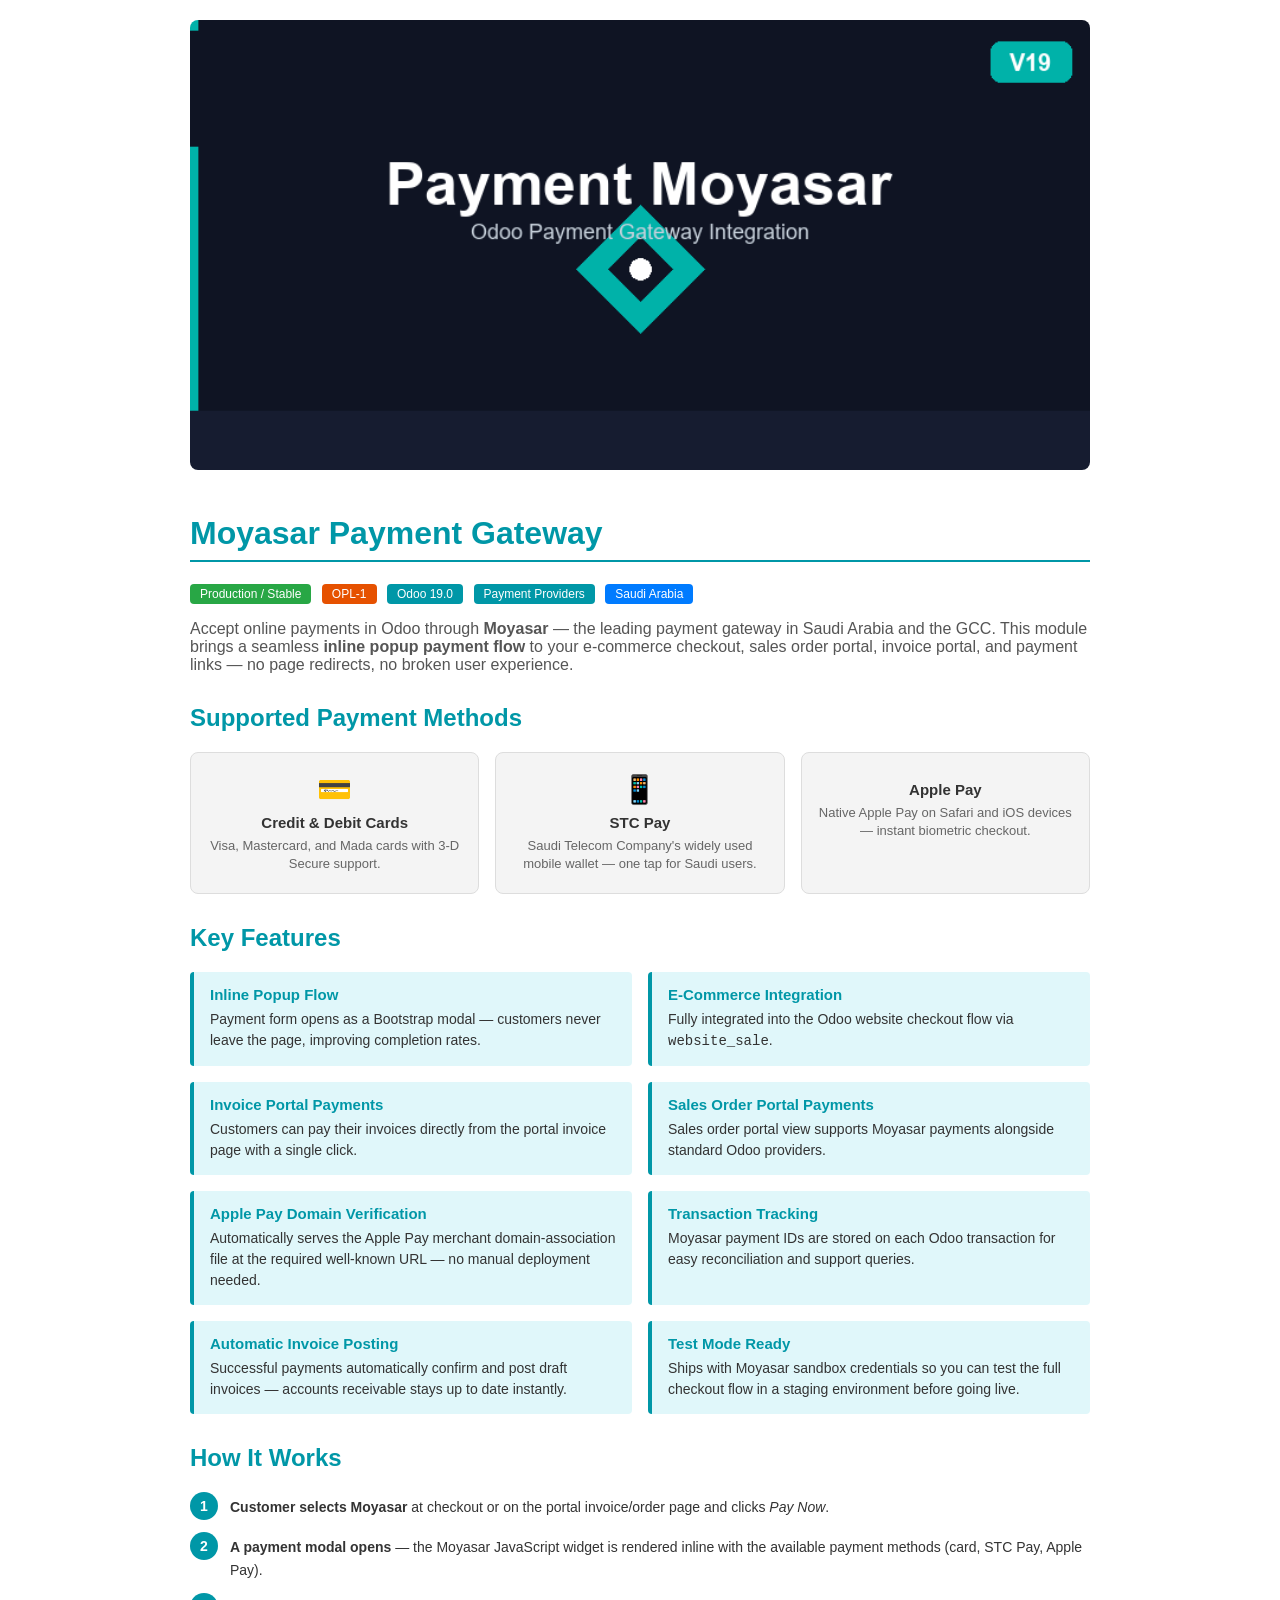
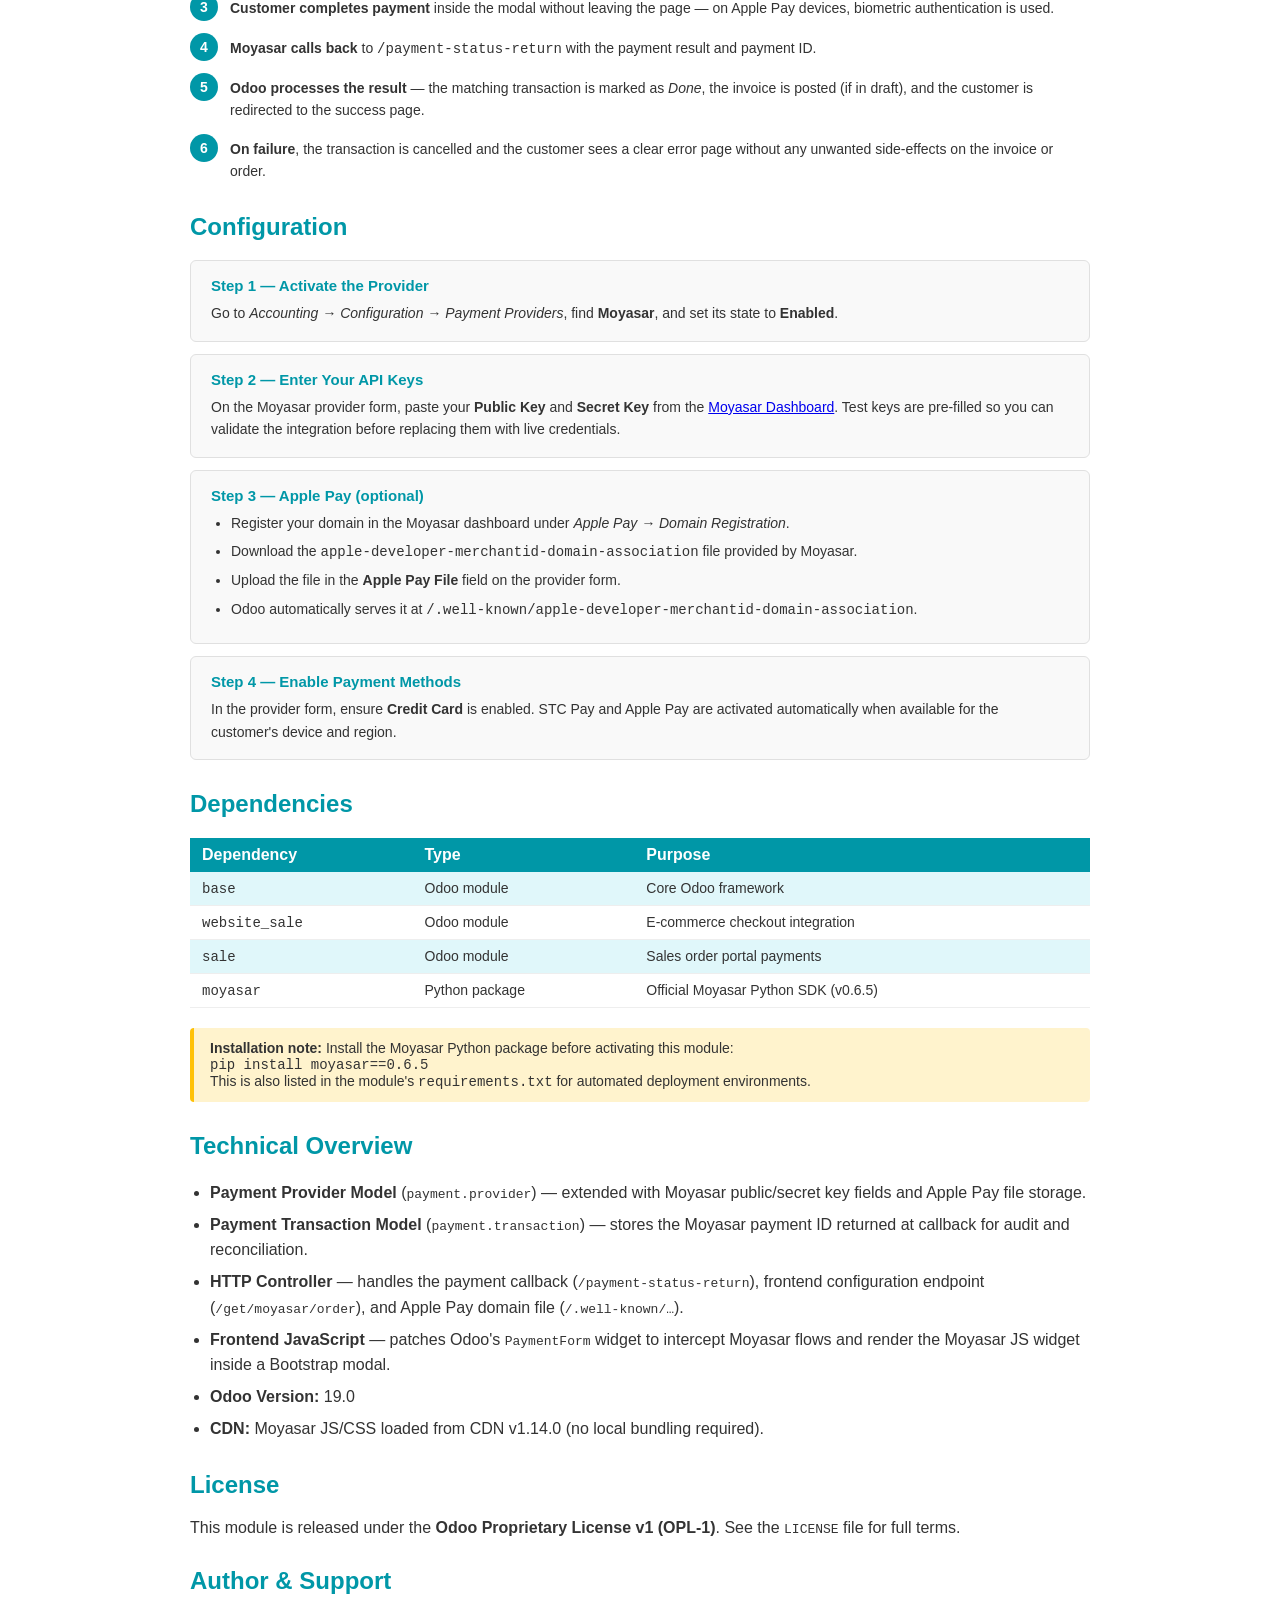
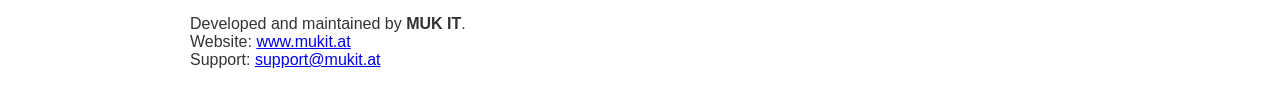
==== muk_payment_moyasar/static/description/index.html @ 2466c1e7 "payment" ====
<!DOCTYPE html>
<html lang="en">
<head>
    <meta charset="UTF-8">
    <style>
        body { font-family: Arial, sans-serif; color: #333; max-width: 900px; margin: 0 auto; padding: 20px; }
        h1 { color: #0097a7; border-bottom: 2px solid #0097a7; padding-bottom: 8px; }
        h2 { color: #0097a7; margin-top: 30px; }
        h3 { color: #555; }
        .badge { display: inline-block; background: #0097a7; color: #fff; border-radius: 4px; padding: 3px 10px; font-size: 12px; margin-right: 6px; }
        .badge.green  { background: #28a745; }
        .badge.blue   { background: #007bff; }
        .badge.orange { background: #e65100; }
        ul { padding-left: 20px; }
        li { margin-bottom: 6px; line-height: 1.6; }
        .feature-grid { display: grid; grid-template-columns: repeat(2, 1fr); gap: 16px; margin: 20px 0; }
        .feature-card { background: #e0f7fa; border-left: 4px solid #0097a7; padding: 14px 16px; border-radius: 4px; }
        .feature-card h3 { margin: 0 0 6px; font-size: 15px; color: #0097a7; }
        .feature-card p  { margin: 0; font-size: 14px; line-height: 1.5; }
        .workflow-step { display: flex; align-items: flex-start; margin-bottom: 12px; }
        .step-num { background: #0097a7; color: #fff; border-radius: 50%; width: 28px; height: 28px; display: flex; align-items: center; justify-content: center; font-weight: bold; flex-shrink: 0; margin-right: 12px; font-size: 14px; }
        .step-text { font-size: 14px; line-height: 1.6; padding-top: 4px; }
        .dep-table { width: 100%; border-collapse: collapse; margin-top: 10px; }
        .dep-table th { background: #0097a7; color: #fff; padding: 8px 12px; text-align: left; }
        .dep-table td { padding: 8px 12px; border-bottom: 1px solid #eee; font-size: 14px; }
        .dep-table tr:nth-child(even) td { background: #e0f7fa; }
        .note { background: #fff3cd; border-left: 4px solid #ffc107; padding: 12px 16px; border-radius: 4px; font-size: 14px; margin: 20px 0; }
        .method-grid { display: grid; grid-template-columns: repeat(3, 1fr); gap: 16px; margin: 20px 0; }
        .method-card { background: #f4f4f4; border: 1px solid #ddd; padding: 20px 16px; border-radius: 8px; text-align: center; }
        .method-card .icon { font-size: 28px; margin-bottom: 8px; }
        .method-card h3 { margin: 0 0 6px; font-size: 15px; color: #333; }
        .method-card p { margin: 0; font-size: 13px; color: #666; line-height: 1.4; }
        .config-block { background: #f9f9f9; border: 1px solid #e0e0e0; border-radius: 6px; padding: 16px 20px; margin-bottom: 12px; }
        .config-block h3 { margin: 0 0 8px; font-size: 15px; color: #0097a7; }
        .config-block p, .config-block ul { margin: 0; font-size: 14px; line-height: 1.6; }
    </style>
</head>
<body>

<img src="banner.png" alt="Moyasar Payment Gateway" style="width:100%;border-radius:8px;margin-bottom:20px;"/>
<h1>Moyasar Payment Gateway</h1>

<p>
    <span class="badge green">Production / Stable</span>
    <span class="badge orange">OPL-1</span>
    <span class="badge">Odoo 19.0</span>
    <span class="badge">Payment Providers</span>
    <span class="badge blue">Saudi Arabia</span>
</p>

<p style="font-size:16px; color:#555; margin-top:16px;">
    Accept online payments in Odoo through <strong>Moyasar</strong> — the leading payment gateway in
    Saudi Arabia and the GCC. This module brings a seamless <strong>inline popup payment flow</strong>
    to your e-commerce checkout, sales order portal, invoice portal, and payment links — no page
    redirects, no broken user experience.
</p>

<h2>Supported Payment Methods</h2>

<div class="method-grid">
    <div class="method-card">
        <div class="icon">💳</div>
        <h3>Credit &amp; Debit Cards</h3>
        <p>Visa, Mastercard, and Mada cards with 3-D Secure support.</p>
    </div>
    <div class="method-card">
        <div class="icon">📱</div>
        <h3>STC Pay</h3>
        <p>Saudi Telecom Company's widely used mobile wallet — one tap for Saudi users.</p>
    </div>
    <div class="method-card">
        <div class="icon"></div>
        <h3>Apple Pay</h3>
        <p>Native Apple Pay on Safari and iOS devices — instant biometric checkout.</p>
    </div>
</div>

<h2>Key Features</h2>

<div class="feature-grid">
    <div class="feature-card">
        <h3>Inline Popup Flow</h3>
        <p>Payment form opens as a Bootstrap modal — customers never leave the page, improving completion rates.</p>
    </div>
    <div class="feature-card">
        <h3>E-Commerce Integration</h3>
        <p>Fully integrated into the Odoo website checkout flow via <code>website_sale</code>.</p>
    </div>
    <div class="feature-card">
        <h3>Invoice Portal Payments</h3>
        <p>Customers can pay their invoices directly from the portal invoice page with a single click.</p>
    </div>
    <div class="feature-card">
        <h3>Sales Order Portal Payments</h3>
        <p>Sales order portal view supports Moyasar payments alongside standard Odoo providers.</p>
    </div>
    <div class="feature-card">
        <h3>Apple Pay Domain Verification</h3>
        <p>Automatically serves the Apple Pay merchant domain-association file at the required well-known URL — no manual deployment needed.</p>
    </div>
    <div class="feature-card">
        <h3>Transaction Tracking</h3>
        <p>Moyasar payment IDs are stored on each Odoo transaction for easy reconciliation and support queries.</p>
    </div>
    <div class="feature-card">
        <h3>Automatic Invoice Posting</h3>
        <p>Successful payments automatically confirm and post draft invoices — accounts receivable stays up to date instantly.</p>
    </div>
    <div class="feature-card">
        <h3>Test Mode Ready</h3>
        <p>Ships with Moyasar sandbox credentials so you can test the full checkout flow in a staging environment before going live.</p>
    </div>
</div>

<h2>How It Works</h2>

<div class="workflow-step">
    <div class="step-num">1</div>
    <div class="step-text"><strong>Customer selects Moyasar</strong> at checkout or on the portal invoice/order page and clicks <em>Pay Now</em>.</div>
</div>
<div class="workflow-step">
    <div class="step-num">2</div>
    <div class="step-text"><strong>A payment modal opens</strong> — the Moyasar JavaScript widget is rendered inline with the available payment methods (card, STC Pay, Apple Pay).</div>
</div>
<div class="workflow-step">
    <div class="step-num">3</div>
    <div class="step-text"><strong>Customer completes payment</strong> inside the modal without leaving the page — on Apple Pay devices, biometric authentication is used.</div>
</div>
<div class="workflow-step">
    <div class="step-num">4</div>
    <div class="step-text"><strong>Moyasar calls back</strong> to <code>/payment-status-return</code> with the payment result and payment ID.</div>
</div>
<div class="workflow-step">
    <div class="step-num">5</div>
    <div class="step-text"><strong>Odoo processes the result</strong> — the matching transaction is marked as <em>Done</em>, the invoice is posted (if in draft), and the customer is redirected to the success page.</div>
</div>
<div class="workflow-step">
    <div class="step-num">6</div>
    <div class="step-text"><strong>On failure</strong>, the transaction is cancelled and the customer sees a clear error page without any unwanted side-effects on the invoice or order.</div>
</div>

<h2>Configuration</h2>

<div class="config-block">
    <h3>Step 1 — Activate the Provider</h3>
    <p>Go to <em>Accounting → Configuration → Payment Providers</em>, find <strong>Moyasar</strong>, and set its state to <strong>Enabled</strong>.</p>
</div>

<div class="config-block">
    <h3>Step 2 — Enter Your API Keys</h3>
    <p>On the Moyasar provider form, paste your <strong>Public Key</strong> and <strong>Secret Key</strong> from the
    <a href="https://dashboard.moyasar.com" target="_blank">Moyasar Dashboard</a>.
    Test keys are pre-filled so you can validate the integration before replacing them with live credentials.</p>
</div>

<div class="config-block">
    <h3>Step 3 — Apple Pay (optional)</h3>
    <ul>
        <li>Register your domain in the Moyasar dashboard under <em>Apple Pay → Domain Registration</em>.</li>
        <li>Download the <code>apple-developer-merchantid-domain-association</code> file provided by Moyasar.</li>
        <li>Upload the file in the <strong>Apple Pay File</strong> field on the provider form.</li>
        <li>Odoo automatically serves it at <code>/.well-known/apple-developer-merchantid-domain-association</code>.</li>
    </ul>
</div>

<div class="config-block">
    <h3>Step 4 — Enable Payment Methods</h3>
    <p>In the provider form, ensure <strong>Credit Card</strong> is enabled. STC Pay and Apple Pay are activated
    automatically when available for the customer's device and region.</p>
</div>

<h2>Dependencies</h2>

<table class="dep-table">
    <tr><th>Dependency</th><th>Type</th><th>Purpose</th></tr>
    <tr><td><code>base</code></td><td>Odoo module</td><td>Core Odoo framework</td></tr>
    <tr><td><code>website_sale</code></td><td>Odoo module</td><td>E-commerce checkout integration</td></tr>
    <tr><td><code>sale</code></td><td>Odoo module</td><td>Sales order portal payments</td></tr>
    <tr><td><code>moyasar</code></td><td>Python package</td><td>Official Moyasar Python SDK (v0.6.5)</td></tr>
</table>

<div class="note">
    <strong>Installation note:</strong> Install the Moyasar Python package before activating this module:
    <br/><code>pip install moyasar==0.6.5</code>
    <br/>This is also listed in the module's <code>requirements.txt</code> for automated deployment environments.
</div>

<h2>Technical Overview</h2>

<ul>
    <li><strong>Payment Provider Model</strong> (<code>payment.provider</code>) — extended with Moyasar public/secret key fields and Apple Pay file storage.</li>
    <li><strong>Payment Transaction Model</strong> (<code>payment.transaction</code>) — stores the Moyasar payment ID returned at callback for audit and reconciliation.</li>
    <li><strong>HTTP Controller</strong> — handles the payment callback (<code>/payment-status-return</code>), frontend configuration endpoint (<code>/get/moyasar/order</code>), and Apple Pay domain file (<code>/.well-known/…</code>).</li>
    <li><strong>Frontend JavaScript</strong> — patches Odoo's <code>PaymentForm</code> widget to intercept Moyasar flows and render the Moyasar JS widget inside a Bootstrap modal.</li>
    <li><strong>Odoo Version:</strong> 19.0</li>
    <li><strong>CDN:</strong> Moyasar JS/CSS loaded from CDN v1.14.0 (no local bundling required).</li>
</ul>

<h2>License</h2>
<p>This module is released under the <strong>Odoo Proprietary License v1 (OPL-1)</strong>.
See the <code>LICENSE</code> file for full terms.</p>

<h2>Author &amp; Support</h2>
<p>
    Developed and maintained by <strong>MUK IT</strong>.<br/>
    Website: <a href="https://www.mukit.at/" target="_blank">www.mukit.at</a><br/>
    Support: <a href="mailto:support@mukit.at">support@mukit.at</a>
</p>

</body>
</html>
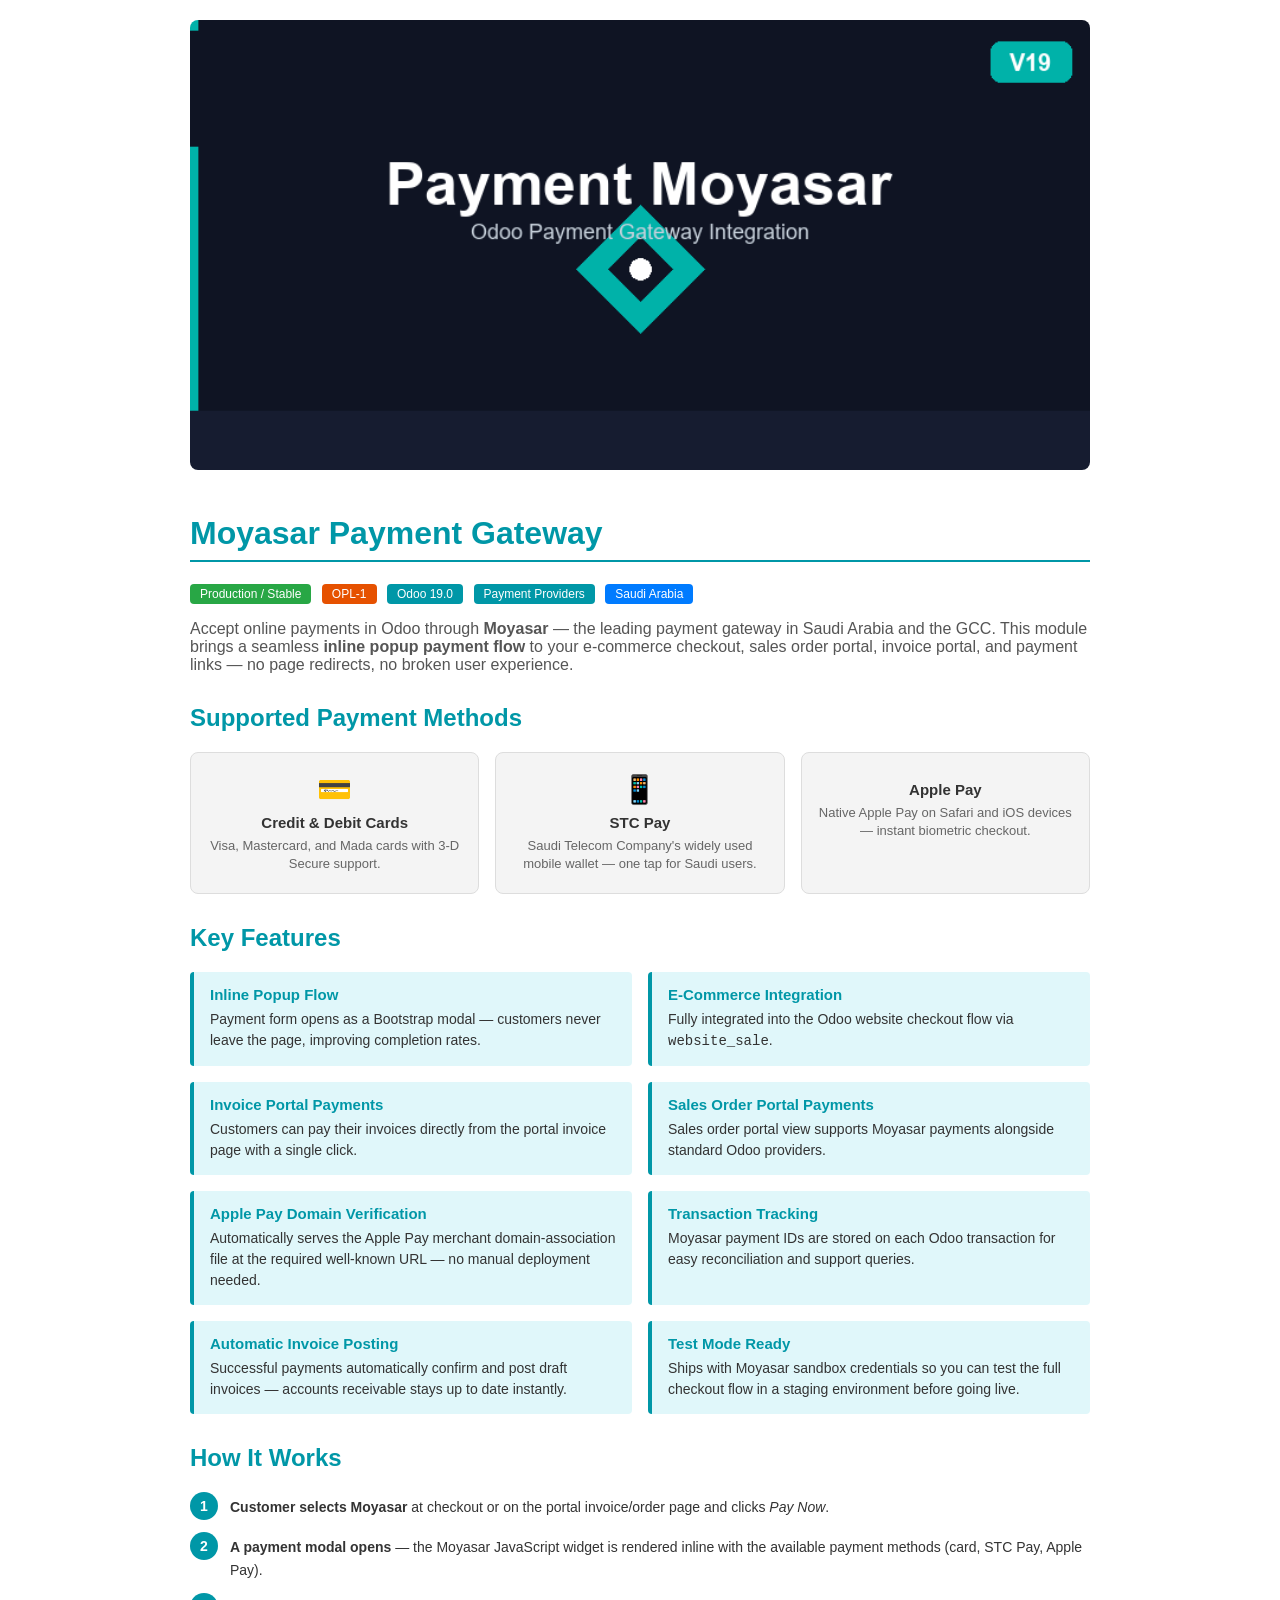
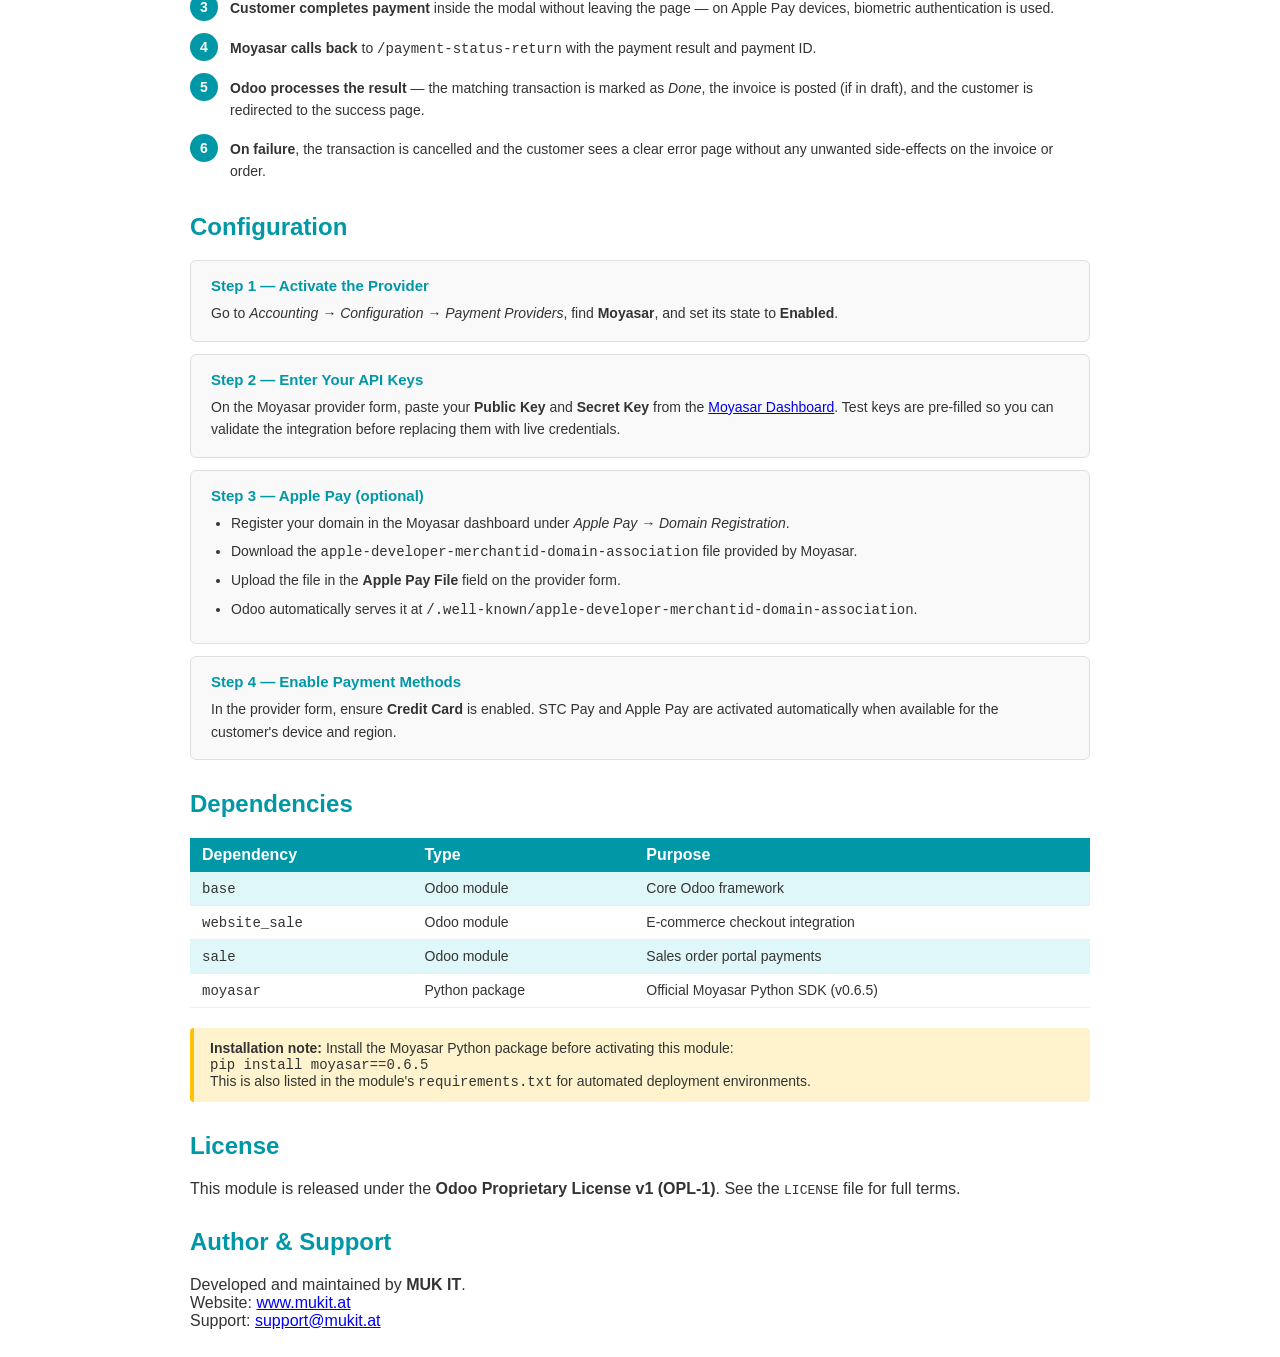
==== commit f5be15d8: "payment" ====
--- a/muk_payment_moyasar/static/description/index.html
+++ b/muk_payment_moyasar/static/description/index.html
@@ -185,17 +185,6 @@
     <br/>This is also listed in the module's <code>requirements.txt</code> for automated deployment environments.
 </div>
 
-<h2>Technical Overview</h2>
-
-<ul>
-    <li><strong>Payment Provider Model</strong> (<code>payment.provider</code>) — extended with Moyasar public/secret key fields and Apple Pay file storage.</li>
-    <li><strong>Payment Transaction Model</strong> (<code>payment.transaction</code>) — stores the Moyasar payment ID returned at callback for audit and reconciliation.</li>
-    <li><strong>HTTP Controller</strong> — handles the payment callback (<code>/payment-status-return</code>), frontend configuration endpoint (<code>/get/moyasar/order</code>), and Apple Pay domain file (<code>/.well-known/…</code>).</li>
-    <li><strong>Frontend JavaScript</strong> — patches Odoo's <code>PaymentForm</code> widget to intercept Moyasar flows and render the Moyasar JS widget inside a Bootstrap modal.</li>
-    <li><strong>Odoo Version:</strong> 19.0</li>
-    <li><strong>CDN:</strong> Moyasar JS/CSS loaded from CDN v1.14.0 (no local bundling required).</li>
-</ul>
-
 <h2>License</h2>
 <p>This module is released under the <strong>Odoo Proprietary License v1 (OPL-1)</strong>.
 See the <code>LICENSE</code> file for full terms.</p>
